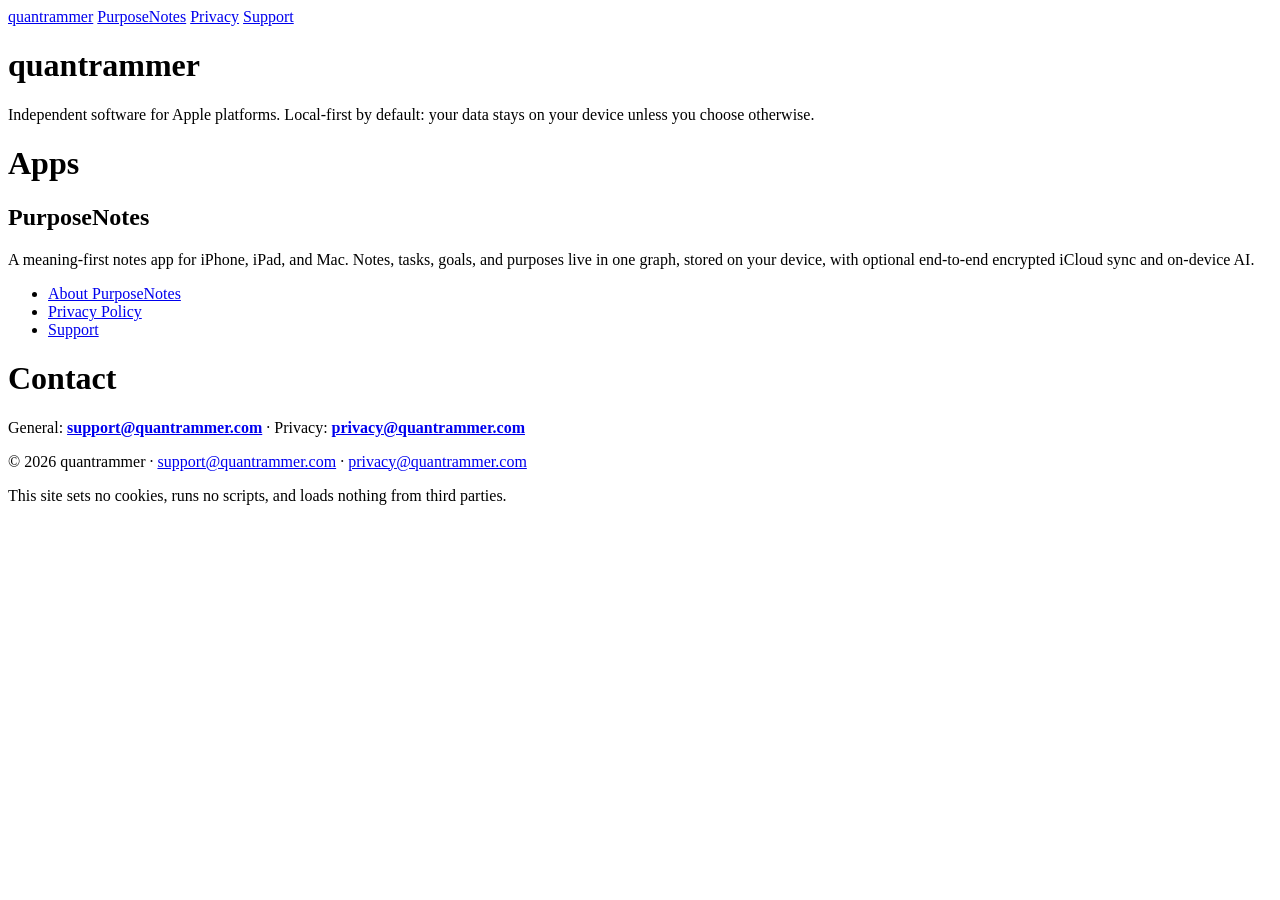
==== docs/index.html @ b7644f1a "quantrammer.com: static site (PurposeNotes privacy + support) Co-Authored-By: Claude Fable 5.1 <nore" ====
<!DOCTYPE html>
<html lang="en">
<head>
<meta charset="utf-8">
<meta name="viewport" content="width=device-width, initial-scale=1">
<title>quantrammer</title>
<meta name="description" content="quantrammer builds local-first,
privacy-respecting apps for Apple platforms.">
<meta name="color-scheme" content="light dark">
<link rel="stylesheet" href="/style.css">
<link rel="icon" href="data:,">
</head>
<body>
<header class="site">
  <nav>
    <a href="/" class="brand">quantrammer</a>
    <a href="/purposenotes/">PurposeNotes</a>
    <a href="/purposenotes/privacy/">Privacy</a>
    <a href="/purposenotes/support/">Support</a>
  </nav>
</header>
<main>
<h1>quantrammer</h1>
<p>Independent software for Apple platforms. Local-first by default:
your data stays on your device unless you choose otherwise.</p>
<h1 id="apps">Apps</h1>
<h2 id="purposenotes">PurposeNotes</h2>
<p>A meaning-first notes app for iPhone, iPad, and Mac. Notes, tasks,
goals, and purposes live in one graph, stored on your device, with
optional end-to-end encrypted iCloud sync and on-device AI.</p>
<ul>
<li><a href="/purposenotes/">About PurposeNotes</a></li>
<li><a href="/purposenotes/privacy/">Privacy Policy</a></li>
<li><a href="/purposenotes/support/">Support</a></li>
</ul>
<h1 id="contact">Contact</h1>
<p>General: <strong><a
href="mailto:support@quantrammer.com">support@quantrammer.com</a></strong>
· Privacy: <strong><a
href="mailto:privacy@quantrammer.com">privacy@quantrammer.com</a></strong></p>
</main>
<footer class="site">
  <p>© 2026 quantrammer · <a href="mailto:support@quantrammer.com">support@quantrammer.com</a> · <a href="mailto:privacy@quantrammer.com">privacy@quantrammer.com</a></p>
  <p>This site sets no cookies, runs no scripts, and loads nothing from third parties.</p>
</footer>
</body>
</html>
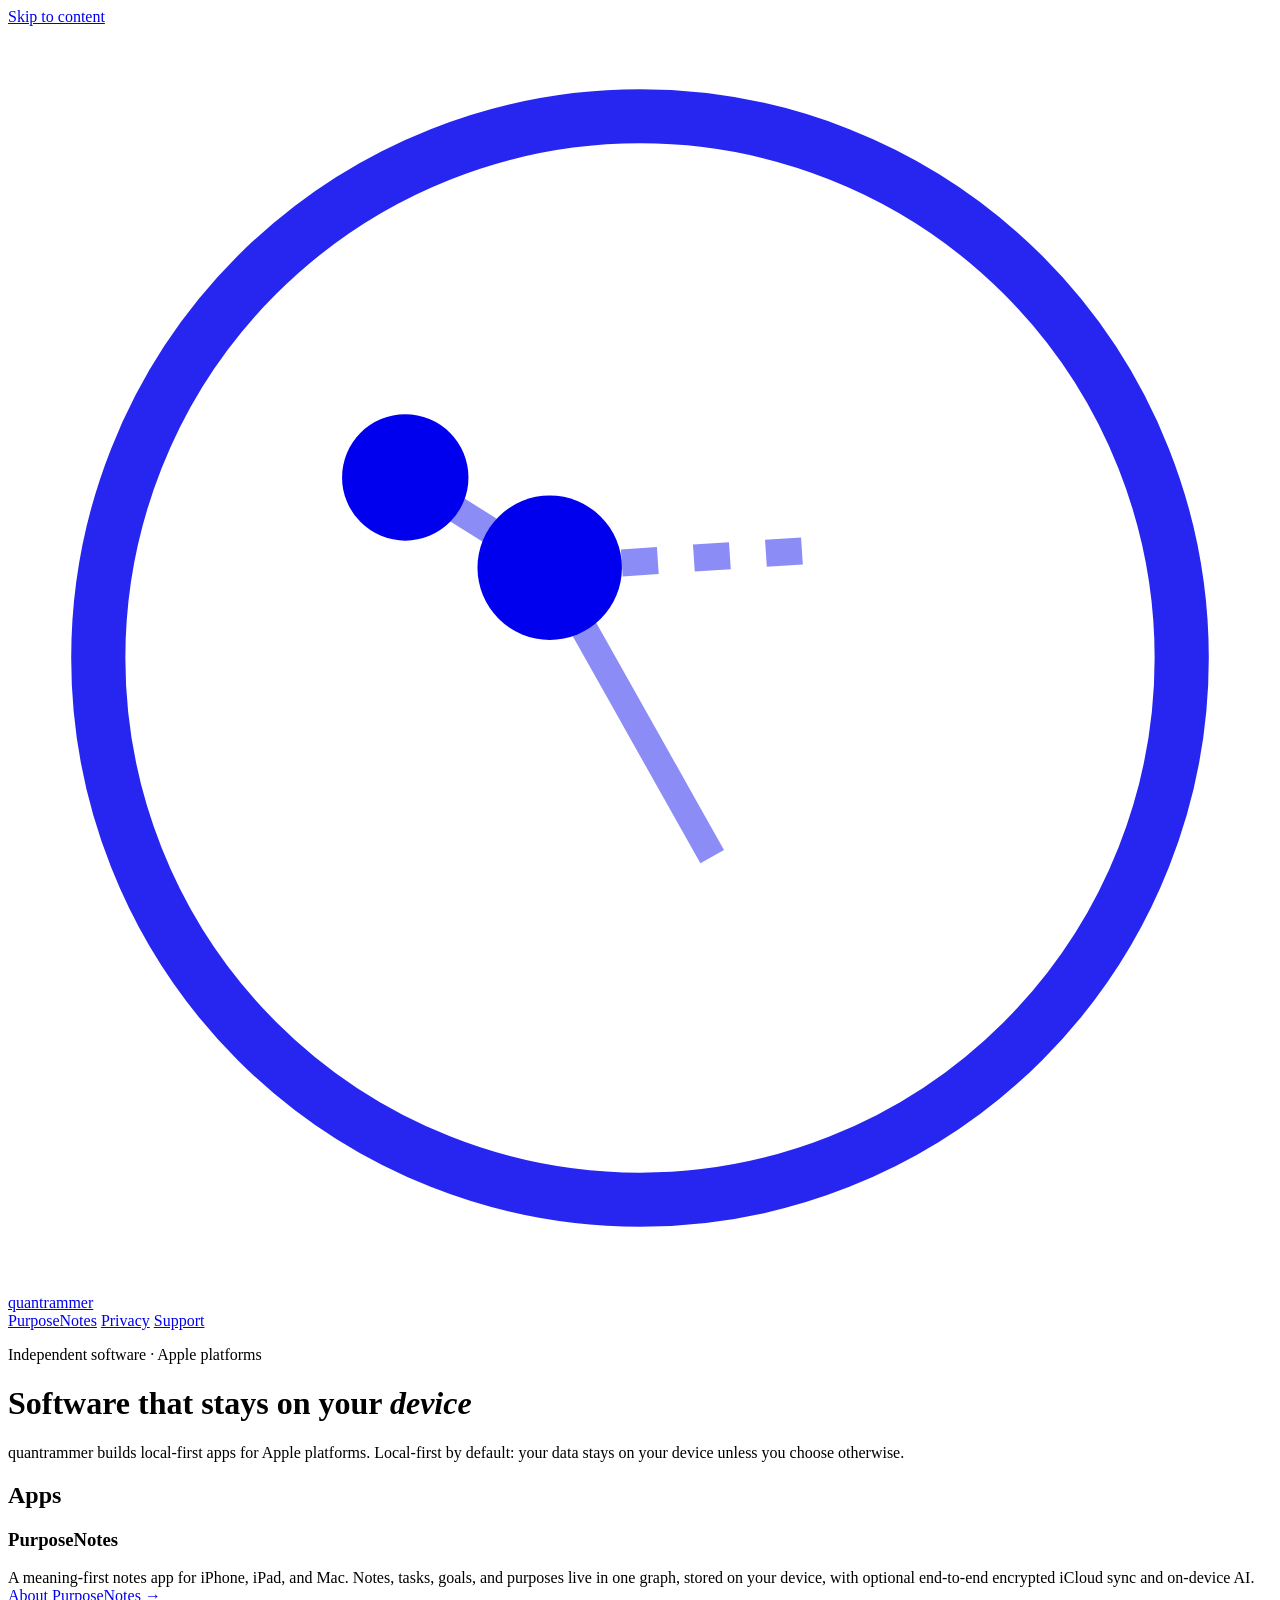
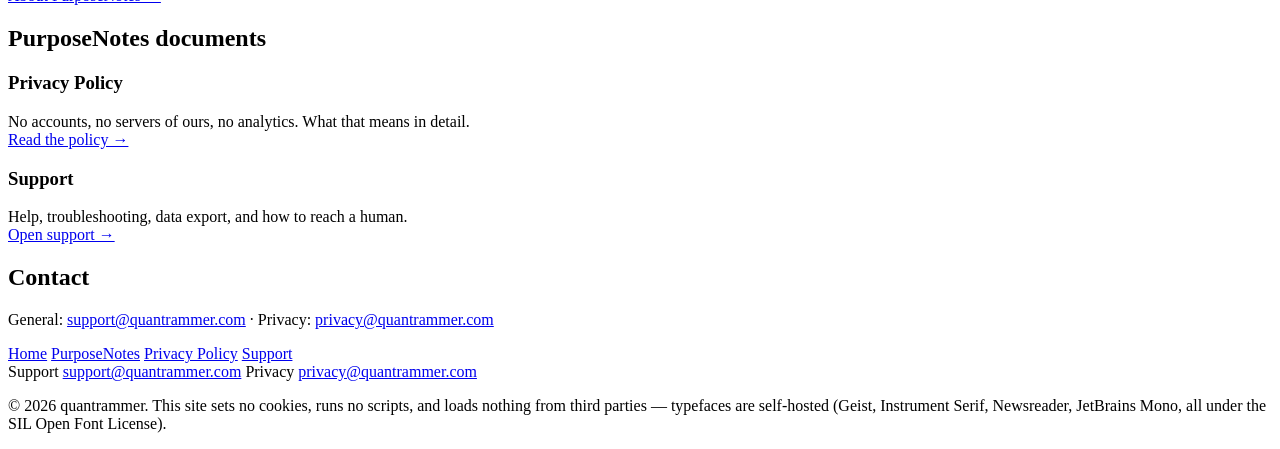
==== commit 2edb23ed: "site: adopt the PurposeNotes Anchor design language Restyle quantrammer.com to match the shipping ap" ====
--- a/docs/index.html
+++ b/docs/index.html
@@ -7,41 +7,86 @@
 <meta name="description" content="quantrammer builds local-first,
 privacy-respecting apps for Apple platforms.">
 <meta name="color-scheme" content="light dark">
+<meta name="theme-color" content="#FAF8F4" media="(prefers-color-scheme: light)">
+<meta name="theme-color" content="#15161A" media="(prefers-color-scheme: dark)">
 <link rel="stylesheet" href="/style.css">
-<link rel="icon" href="data:,">
+<link rel="preload" as="font" type="font/woff2" href="/fonts/Geist-Variable.woff2" crossorigin>
+<link rel="preload" as="font" type="font/woff2" href="/fonts/InstrumentSerif-Regular.woff2" crossorigin>
+<link rel="icon" href="/logo.svg" type="image/svg+xml">
+<link rel="apple-touch-icon" href="/logo.svg">
 </head>
 <body>
+<a class="skip" href="#content">Skip to content</a>
 <header class="site">
-  <nav>
-    <a href="/" class="brand">quantrammer</a>
-    <a href="/purposenotes/">PurposeNotes</a>
-    <a href="/purposenotes/privacy/">Privacy</a>
-    <a href="/purposenotes/support/">Support</a>
-  </nav>
+  <div class="wrap">
+    <a href="/" class="brand">
+      <svg class="mark" viewBox="0 0 140 140" fill="none" aria-hidden="true" focusable="false">
+        <circle cx="70" cy="70" r="60" fill="none" stroke="currentColor" stroke-width="6" opacity=".85"></circle>
+        <line x1="44" y1="50" x2="60" y2="60" stroke="currentColor" stroke-width="3" opacity=".45"></line>
+        <line x1="60" y1="60" x2="78" y2="92" stroke="currentColor" stroke-width="3" opacity=".45"></line>
+        <line x1="60" y1="60" x2="90" y2="58" stroke="currentColor" stroke-width="3" opacity=".45" stroke-dasharray="4 4"></line>
+        <circle cx="44" cy="50" r="7" fill="currentColor"></circle>
+        <circle cx="60" cy="60" r="8" fill="currentColor"></circle>
+        <circle class="node-graduate" cx="90" cy="58" r="7"></circle>
+        <circle class="node-healthy" cx="78" cy="92" r="7"></circle>
+      </svg>
+      quantrammer
+    </a>
+    <nav aria-label="Primary">
+      <a href="/purposenotes/">PurposeNotes</a>
+      <a href="/purposenotes/privacy/">Privacy</a>
+      <a href="/purposenotes/support/">Support</a>
+    </nav>
+  </div>
 </header>
-<main>
-<h1>quantrammer</h1>
-<p>Independent software for Apple platforms. Local-first by default:
-your data stays on your device unless you choose otherwise.</p>
-<h1 id="apps">Apps</h1>
-<h2 id="purposenotes">PurposeNotes</h2>
-<p>A meaning-first notes app for iPhone, iPad, and Mac. Notes, tasks,
-goals, and purposes live in one graph, stored on your device, with
-optional end-to-end encrypted iCloud sync and on-device AI.</p>
-<ul>
-<li><a href="/purposenotes/">About PurposeNotes</a></li>
-<li><a href="/purposenotes/privacy/">Privacy Policy</a></li>
-<li><a href="/purposenotes/support/">Support</a></li>
-</ul>
-<h1 id="contact">Contact</h1>
-<p>General: <strong><a
-href="mailto:support@quantrammer.com">support@quantrammer.com</a></strong>
-· Privacy: <strong><a
-href="mailto:privacy@quantrammer.com">privacy@quantrammer.com</a></strong></p>
+<main id="content">
+<div class="wrap">
+<p class="eyebrow">Independent software · Apple platforms</p>
+<h1 id="software-that-stays-on-your-device">Software that stays on your
+<em>device</em></h1>
+<p>quantrammer builds local-first apps for Apple platforms. Local-first
+by default: your data stays on your device unless you choose
+otherwise.</p>
+<h2 id="apps">Apps</h2>
+<div class="cards">
+<div class="card career">
+<h3><span class="dot"></span> PurposeNotes</h3>
+<p>A meaning-first notes app for iPhone, iPad, and Mac. Notes, tasks, goals, and purposes live in one graph, stored on your device, with optional end-to-end encrypted iCloud sync and on-device AI.<br><a href="/purposenotes/">About PurposeNotes →</a></p>
+</div>
+</div>
+
+<h2 id="purposenotes-documents">PurposeNotes documents</h2>
+<div class="cards">
+<div class="card healthy">
+<h3><span class="dot"></span> Privacy Policy</h3>
+<p>No accounts, no servers of ours, no analytics. What that means in detail.<br><a href="/purposenotes/privacy/">Read the policy →</a></p>
+</div>
+<div class="card graduate">
+<h3><span class="dot"></span> Support</h3>
+<p>Help, troubleshooting, data export, and how to reach a human.<br><a href="/purposenotes/support/">Open support →</a></p>
+</div>
+</div>
+
+<h2 id="contact">Contact</h2>
+<div class="note">
+<p>General: <a href="mailto:support@quantrammer.com">support@quantrammer.com</a> · Privacy: <a href="mailto:privacy@quantrammer.com">privacy@quantrammer.com</a></p>
+</div>
+</div>
 </main>
 <footer class="site">
-  <p>© 2026 quantrammer · <a href="mailto:support@quantrammer.com">support@quantrammer.com</a> · <a href="mailto:privacy@quantrammer.com">privacy@quantrammer.com</a></p>
-  <p>This site sets no cookies, runs no scripts, and loads nothing from third parties.</p>
+  <div class="wrap">
+    <nav class="fnav" aria-label="Footer">
+      <a href="/">Home</a>
+      <a href="/purposenotes/">PurposeNotes</a>
+      <a href="/purposenotes/privacy/">Privacy Policy</a>
+      <a href="/purposenotes/support/">Support</a>
+    </nav>
+    <div class="fmeta">
+      <span class="chip">Support <a href="mailto:support@quantrammer.com">support@quantrammer.com</a></span>
+      <span class="chip">Privacy <a href="mailto:privacy@quantrammer.com">privacy@quantrammer.com</a></span>
+    </div>
+    <p class="fine">© 2026 quantrammer. This site sets no cookies, runs no scripts, and loads nothing from third parties — typefaces are self-hosted (Geist, Instrument Serif, Newsreader, JetBrains Mono, all under the SIL Open Font License).</p>
+  </div>
 </footer>
 </body>
 </html>
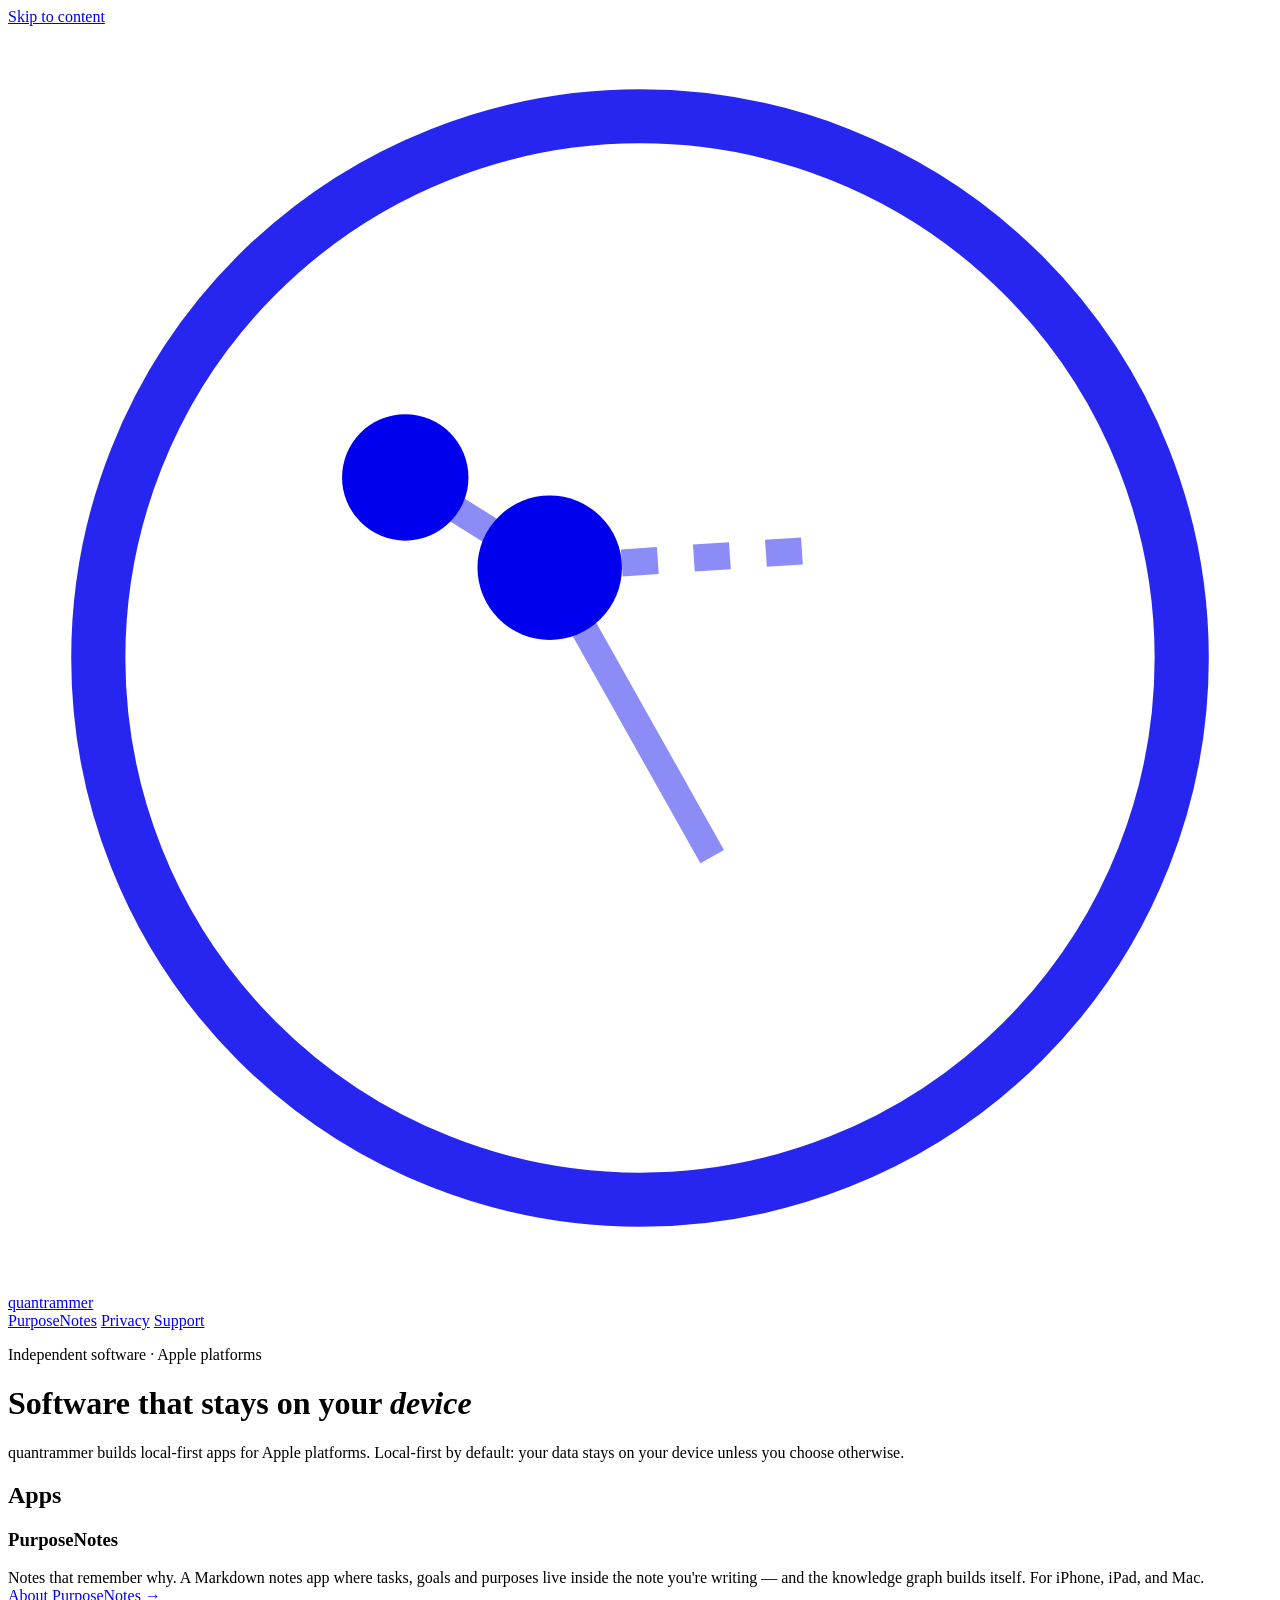
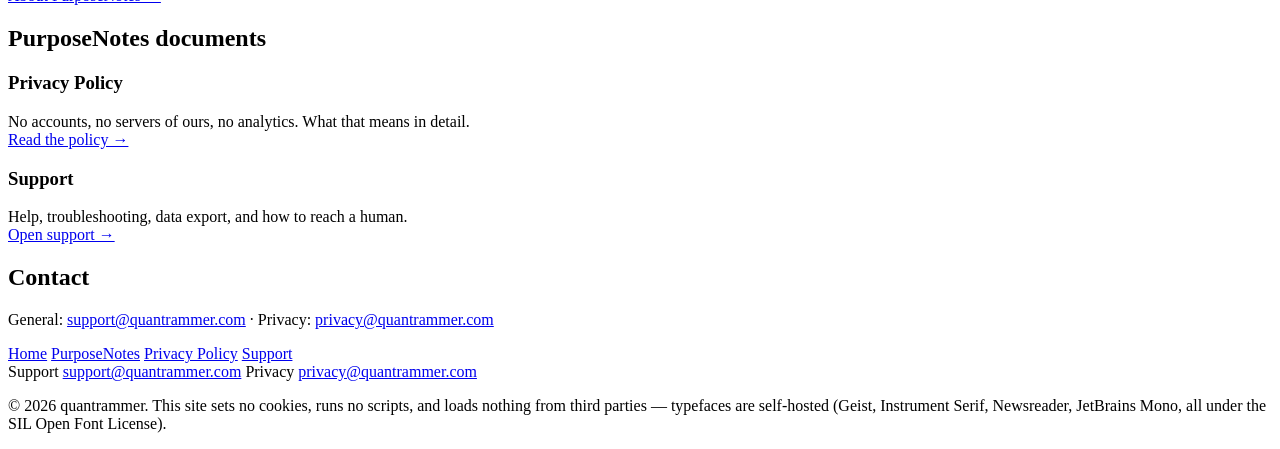
==== commit a8143211: "site: put the shipped PurposeNotes feature set on the product page /purposenotes/: hero carries the " ====
--- a/docs/index.html
+++ b/docs/index.html
@@ -51,7 +51,7 @@
 <div class="cards">
 <div class="card career">
 <h3><span class="dot"></span> PurposeNotes</h3>
-<p>A meaning-first notes app for iPhone, iPad, and Mac. Notes, tasks, goals, and purposes live in one graph, stored on your device, with optional end-to-end encrypted iCloud sync and on-device AI.<br><a href="/purposenotes/">About PurposeNotes →</a></p>
+<p>Notes that remember why. A Markdown notes app where tasks, goals and purposes live inside the note you're writing — and the knowledge graph builds itself. For iPhone, iPad, and Mac.<br><a href="/purposenotes/">About PurposeNotes →</a></p>
 </div>
 </div>
 
